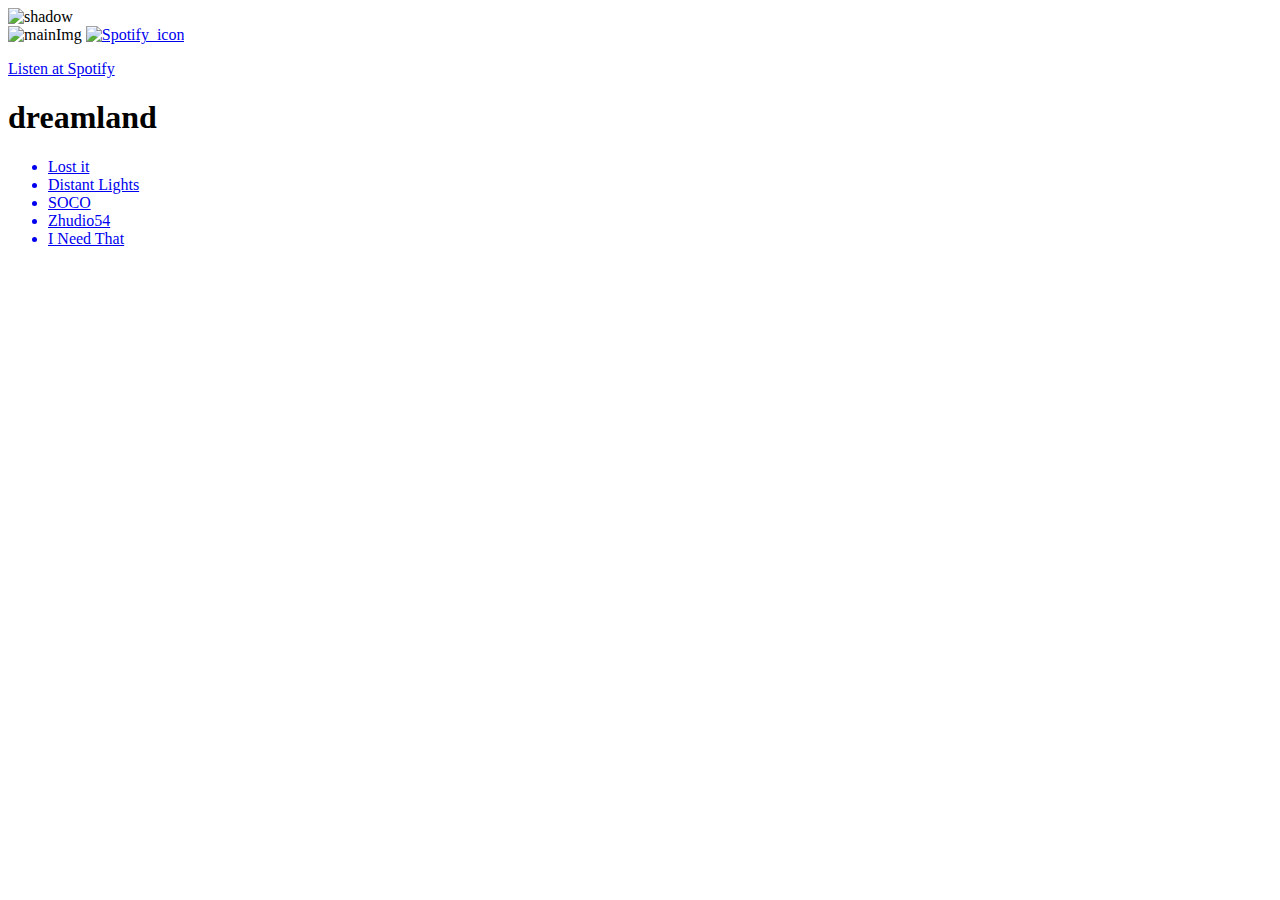
==== index.html @ 695e5881 "Rename banner_zhu/index.html to index.html" ====
<!DOCTYPE html>
<html lang="ko">
<head>
    <meta charset="UTF-8">
    <meta http-equiv="X-UA-Compatible" content="IE=edge">
    <meta name="viewport" content="width=device-width, initial-scale=1.0">
    <title>zhu_banner</title>
    <link rel="stylesheet" href="style.css">
    <link href="https://fonts.googleapis.com/css2?family=Roboto+Slab:wght@400;700&display=swap" rel="stylesheet">

</head>
<body>
    <section id="container">
        <div class="main">
            <img  class="shadow" src="images/dreamland_shadow.png" alt="shadow">
            <div class="mainImg">
                <img class="Img" src="images/dreamland_main.png" alt="mainImg">
                <a href="https://open.spotify.com/album/50QKpfridaIORN2l2hfRFI"><img src="images/Spotify_icon.png" alt="Spotify_icon"><p>Listen at Spotify</p></a>
            </div>
        </div>
        <div class="titlePart">
            <div class="main_title">
                <h1>dreamland</h1>
            </div>
            <div class="sub_title">
                <ul>
                    <a href="https://youtu.be/G8I5d7_z6i0"><li>Lost it</li></a>
                    <a href="https://youtu.be/gCKLnWGkEMc"><li>Distant Lights</li></a>
                    <a href="https://youtu.be/siYfsO0de8Y"><li>SOCO</li></a>
                    <a href="https://youtu.be/o7NAl-I4Bf0"><li>Zhudio54</li></a>
                    <a href="https://youtu.be/P1DUx1btpNI"><li>I Need That</li></a>
                </ul>
            </div>
        </div>
    </section>

</body>
</html>
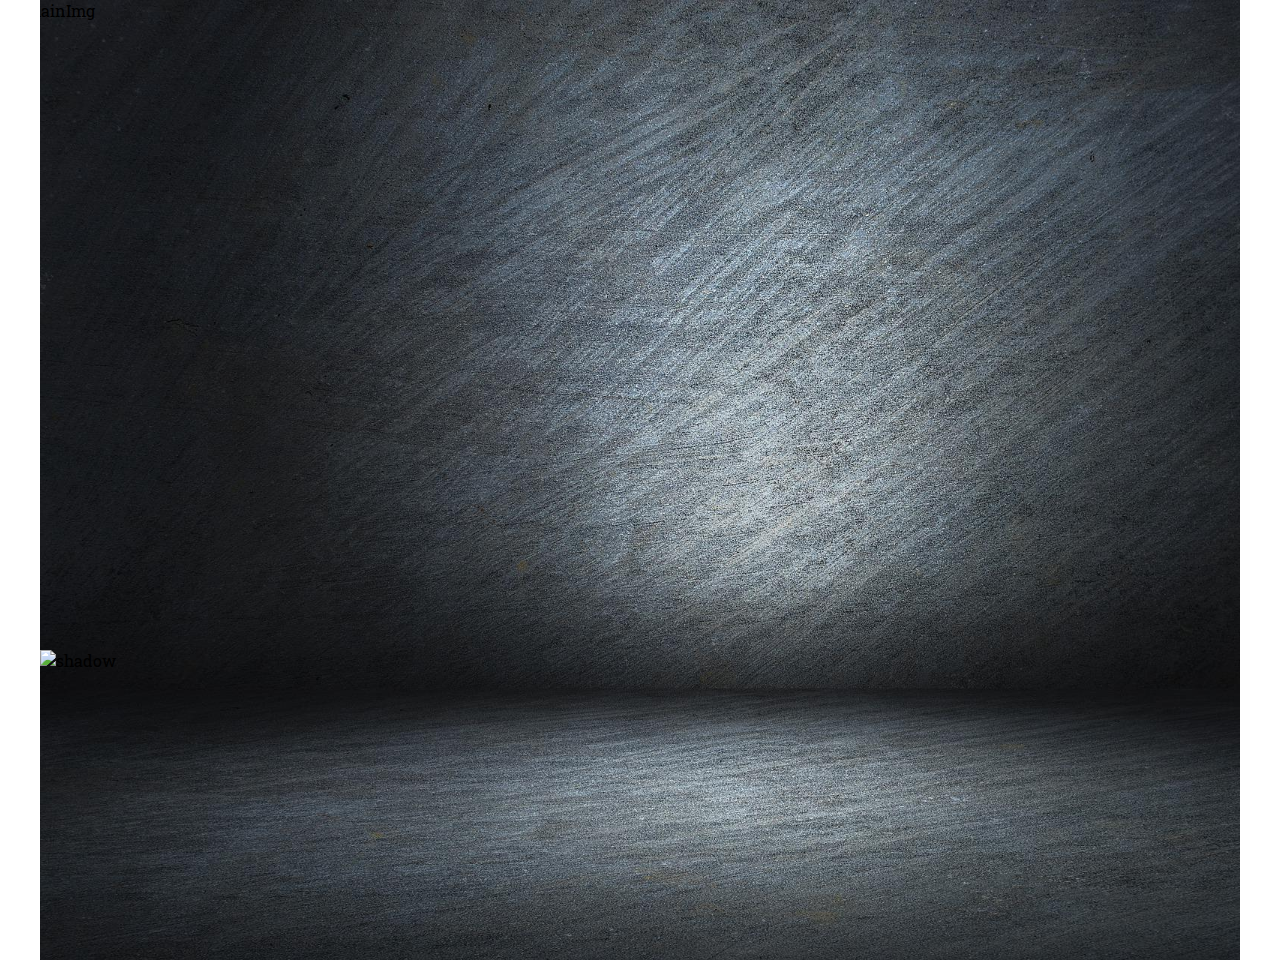
==== commit 22f9b006: "Update index.html" ====
--- a/index.html
+++ b/index.html
@@ -5,7 +5,7 @@
     <meta http-equiv="X-UA-Compatible" content="IE=edge">
     <meta name="viewport" content="width=device-width, initial-scale=1.0">
     <title>zhu_banner</title>
-    <link rel="stylesheet" href="style.css">
+    <link rel="stylesheet" href="banner_zhu/style.css">
     <link href="https://fonts.googleapis.com/css2?family=Roboto+Slab:wght@400;700&display=swap" rel="stylesheet">
 
 </head>
--- a/banner_zhu/style.css
+++ b/banner_zhu/style.css
@@ -0,0 +1,186 @@
+* {
+    margin: 0;
+    padding: 0;
+    box-sizing: border-box;
+}
+
+a {
+    text-decoration: none;
+}
+ul {
+    list-style-type: none;
+}
+body {
+    min-height: 100vh;
+    display: flex;
+    align-items: center;
+    justify-content: center;
+    /* background-color: black; */
+    font-family: 'Roboto Slab', serif;
+}
+
+#container {
+    background-image: url(images/bg.jpg);
+    background-repeat: no-repeat;
+    width: 1200px;
+    height: 960px;
+    background-size: cover;
+    position: relative;
+    overflow: hidden;
+}
+
+
+/* main */
+/* main img part */
+.main .mainImg .Img {
+    width: 950px;
+    left: -30px;
+    position: absolute;    
+
+    animation-name: imgbox;
+    animation-duration: 2s;
+    animation-iteration-count: ease-in-out infinite;
+}
+
+.main .shadow {
+    width: 900px;
+    height: 250px;
+    top: 650px;
+    position: absolute;
+
+    animation-name: imgbox_shadow;
+    animation-duration: 7s;
+}
+@keyframes imgbox {
+    0% {
+        left: -700px;
+    }
+    100% {
+        left: -30px;
+    }
+}
+@keyframes imgbox_shadow {
+    0% {
+        opacity: 0;
+    }
+    100% {
+        opacity: 1;
+    }
+}
+/* main link part */
+.main .mainImg {
+    position: relative;
+}
+.main .mainImg > a img {
+    width: 25px;
+}
+.main .mainImg > a p {
+    float: right;
+    color: #1ed760;
+    font-size: 20px;
+    margin-left: 5px;
+}
+.main .mainImg > a {
+    position: absolute;
+    top: 660px;
+    left: 350px;
+    display: block;
+    opacity: 0;
+
+    animation-name: link_btn;
+    animation-duration: 1s;
+    animation-delay: 3s;
+    animation-timing-function: linear;
+    animation-fill-mode: forwards;
+}
+.main .mainImg > a:hover p,
+.main .mainImg > a:focus p,
+.main .mainImg > a:hover,
+.main .mainImg > a:focus {
+    color: black;
+    background-color: #1ed760;
+}
+@keyframes link_btn {
+    100% {
+        opacity: 1;
+    }
+}
+
+/* title */
+.titlePart {
+    z-index: 1;
+    position: absolute;
+    left: 1100px;
+    top: 50px;
+}
+/* main title */
+.titlePart .main_title {
+    text-transform: uppercase;
+    font-size: 5.5em;
+    transform: rotate(90deg);
+    transform-origin: left top;
+    font-weight: bold;
+    color: black;
+    text-shadow: 1px 1px 5px #fff, 13px 10px 5px #DA831F;
+    opacity: 0;
+
+    animation-name: mainTitle;
+    animation-duration: 1s;
+    animation-delay: 2s;
+    animation-timing-function: linear;
+    animation-fill-mode: forwards;
+}
+
+@keyframes mainTitle {
+    100% {
+        opacity: 1;
+    }
+}
+
+/* sub title */
+.titlePart .sub_title {
+    font-size: 2em;
+    text-align: right;
+    position: absolute;
+    bottom: -690px;
+    left: -390px;
+    opacity: 0;
+
+    animation-name: subTitle;
+    animation-duration: 1s;
+    animation-delay: 2s;
+    animation-timing-function: ease-out;
+    animation-fill-mode: forwards;
+}
+@keyframes subTitle {
+    100% {
+        opacity: 1;
+    }
+}
+.titlePart .sub_title ul > a li:hover {
+    background-color: #DA831F;
+}
+.titlePart .sub_title > ul li:nth-child(1) {
+    animation-name: subTitle_li;
+    animation-delay: 0.5s;
+}
+.titlePart .sub_title > ul li:nth-child(2) {
+    animation-name: subTitle_li;
+    animation-delay: 1s;
+}
+.titlePart .sub_title > ul li:nth-child(3) {
+    animation-name: subTitle_li;
+    animation-delay: 1.5s;
+}
+.titlePart .sub_title > ul li:nth-child(4) {
+    animation-name: subTitle_li;
+    animation-delay: 2s;
+}
+@keyframes subTitle_li {
+    
+}
+.titlePart .sub_title a {
+    color: black;
+    font-style: italic;
+    text-shadow: 1px 1px 5px #fff, 7px 5px 3px #DA831F;
+}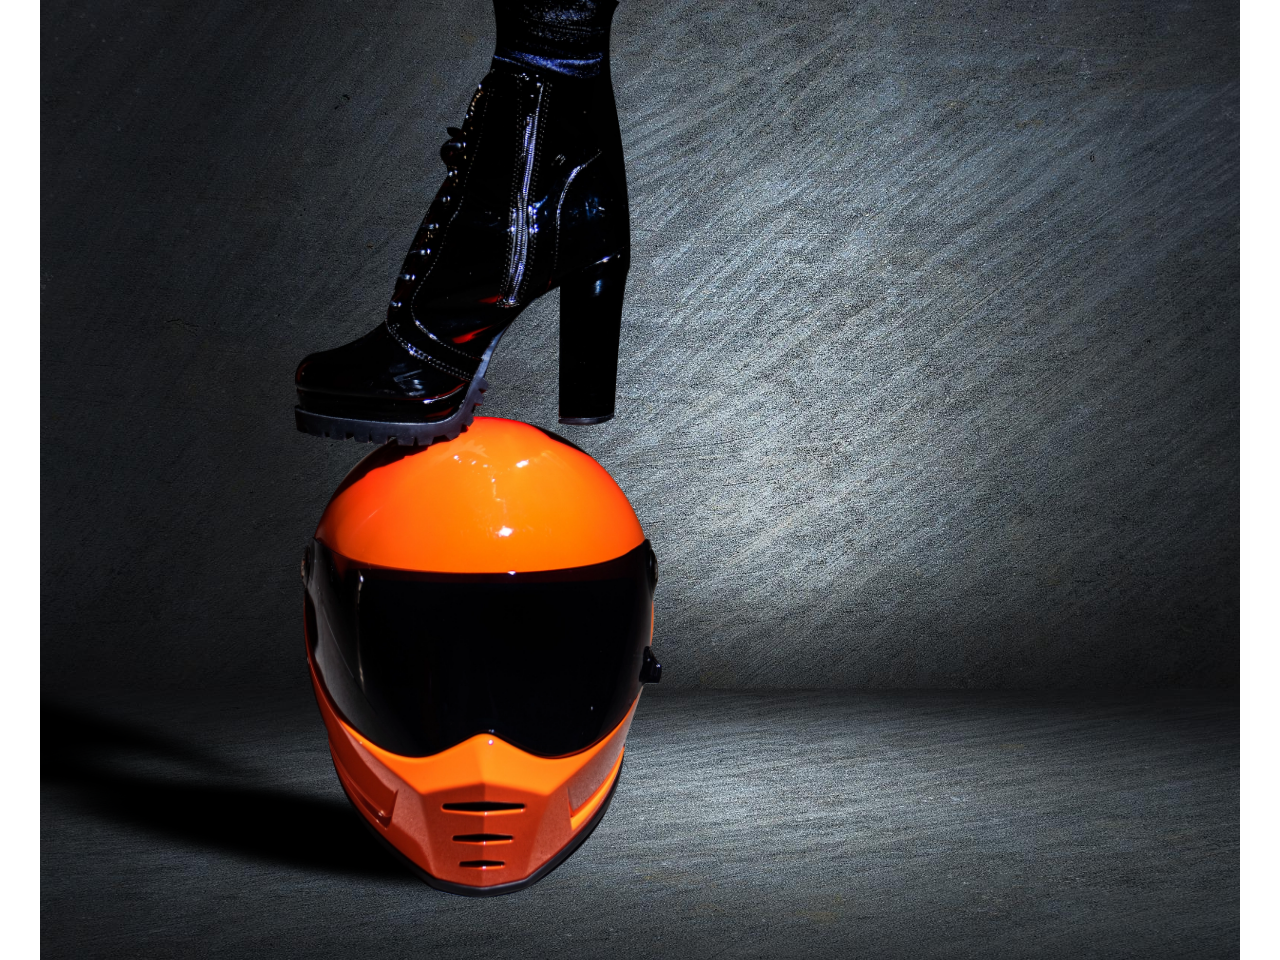
==== commit af69da4f: "Update index.html" ====
--- a/index.html
+++ b/index.html
@@ -12,10 +12,10 @@
 <body>
     <section id="container">
         <div class="main">
-            <img  class="shadow" src="images/dreamland_shadow.png" alt="shadow">
+            <img  class="shadow" src="banner_zhu/images/dreamland_shadow.png" alt="shadow">
             <div class="mainImg">
-                <img class="Img" src="images/dreamland_main.png" alt="mainImg">
-                <a href="https://open.spotify.com/album/50QKpfridaIORN2l2hfRFI"><img src="images/Spotify_icon.png" alt="Spotify_icon"><p>Listen at Spotify</p></a>
+                <img class="Img" src="banner_zhu/images/dreamland_main.png" alt="mainImg">
+                <a href="https://open.spotify.com/album/50QKpfridaIORN2l2hfRFI"><img src="banner_zhu/images/Spotify_icon.png" alt="Spotify_icon"><p>Listen at Spotify</p></a>
             </div>
         </div>
         <div class="titlePart">
